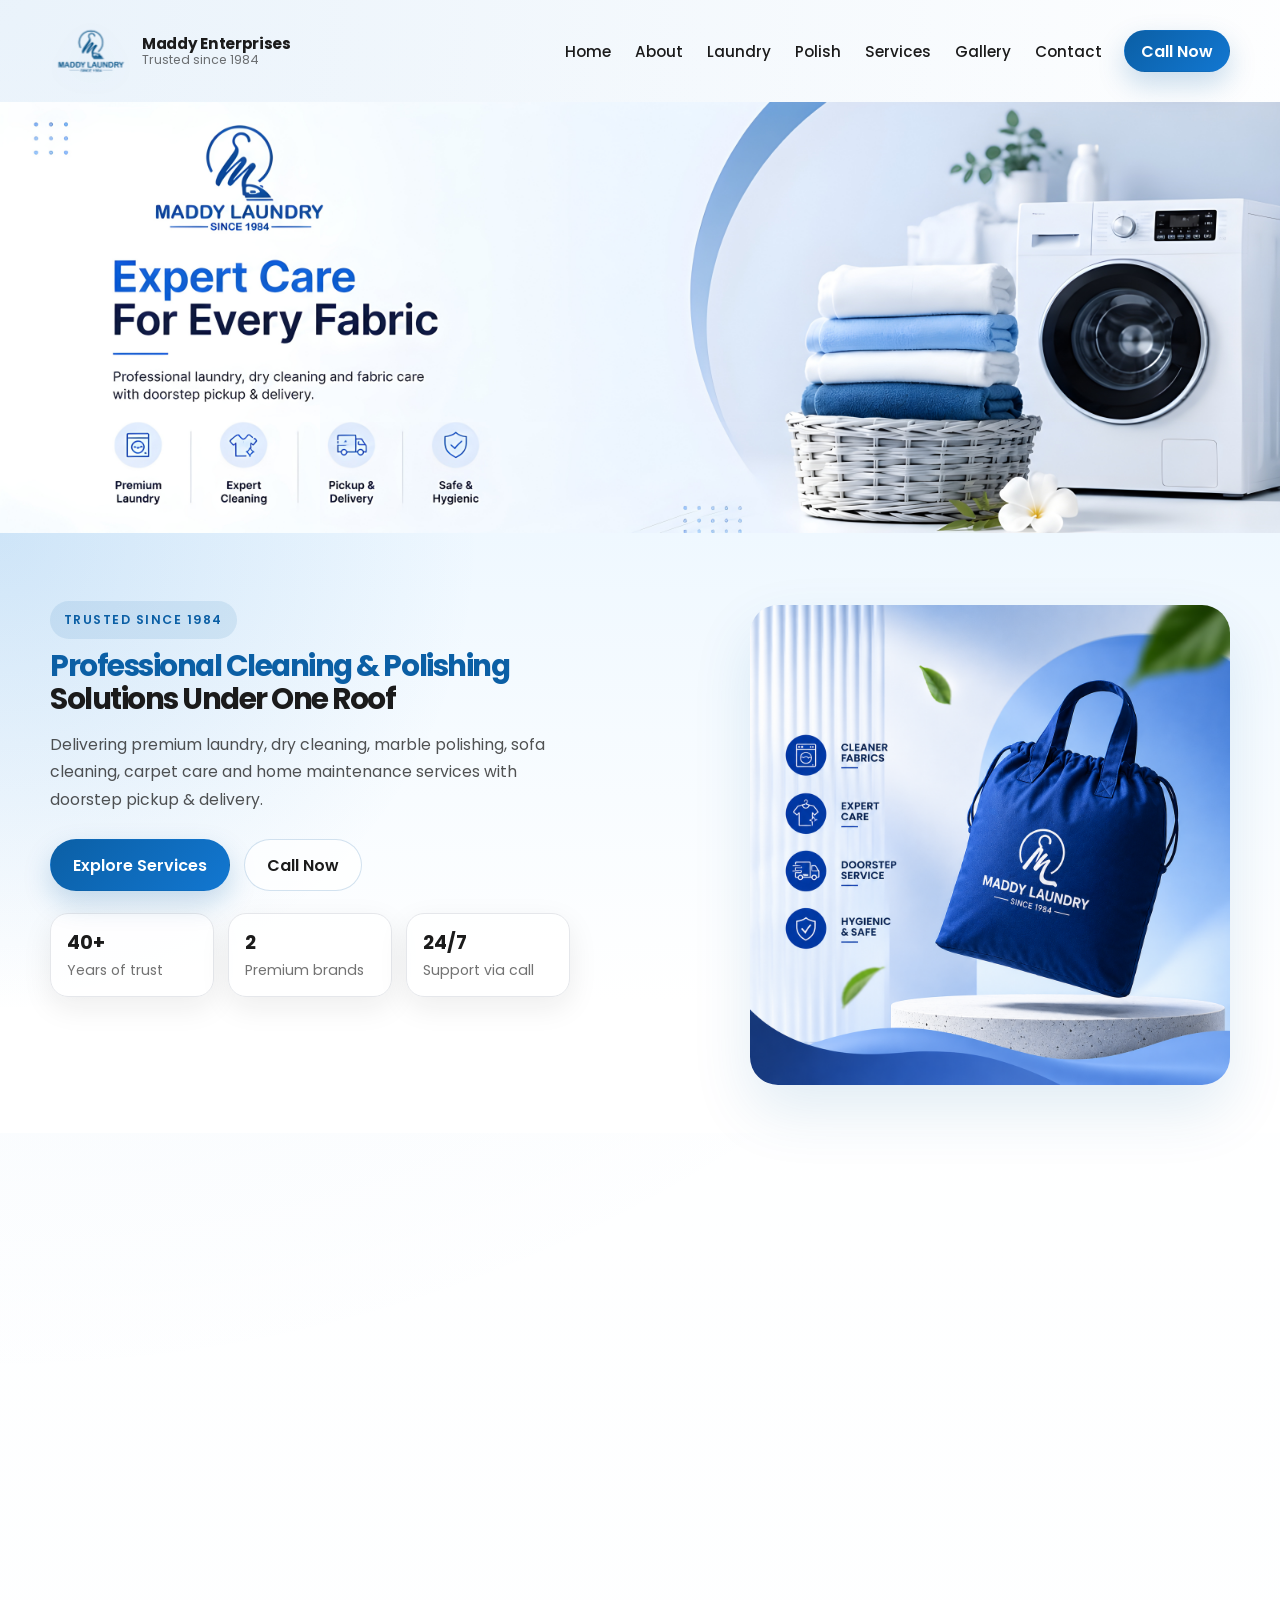
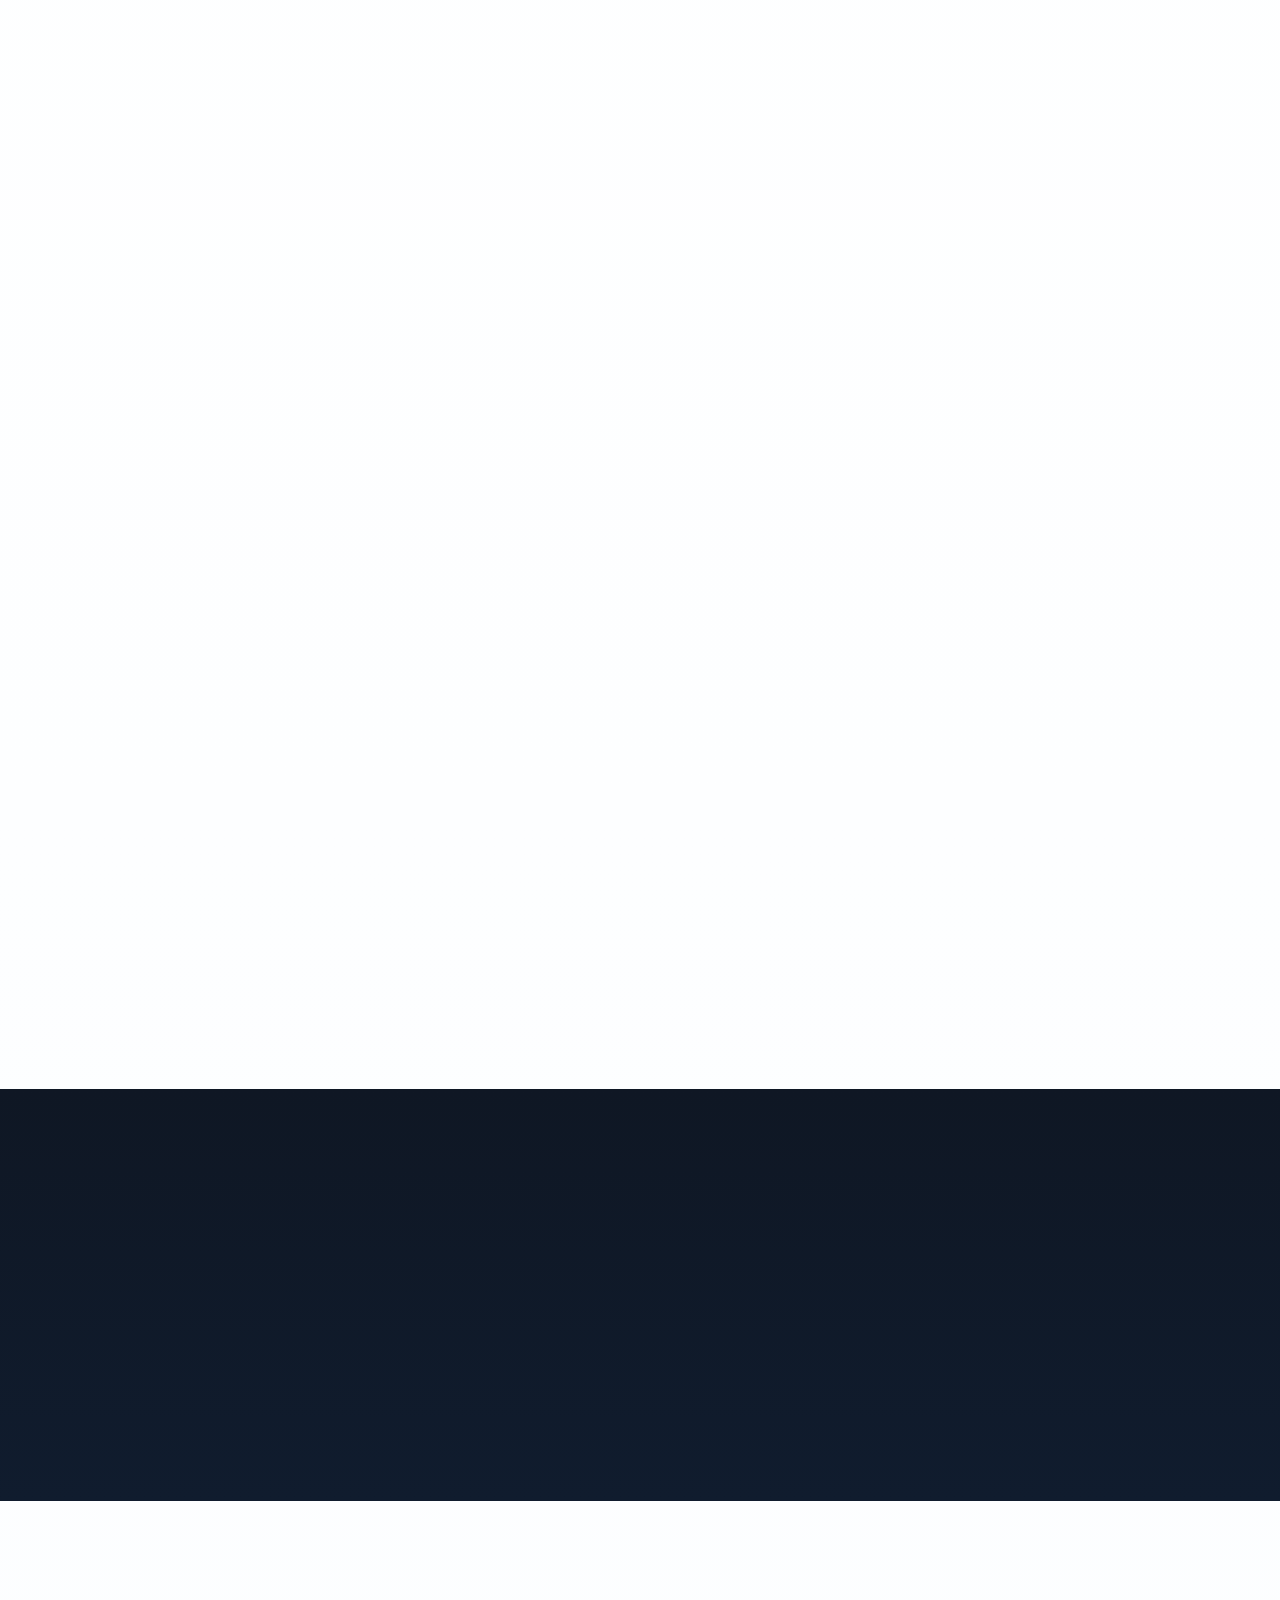
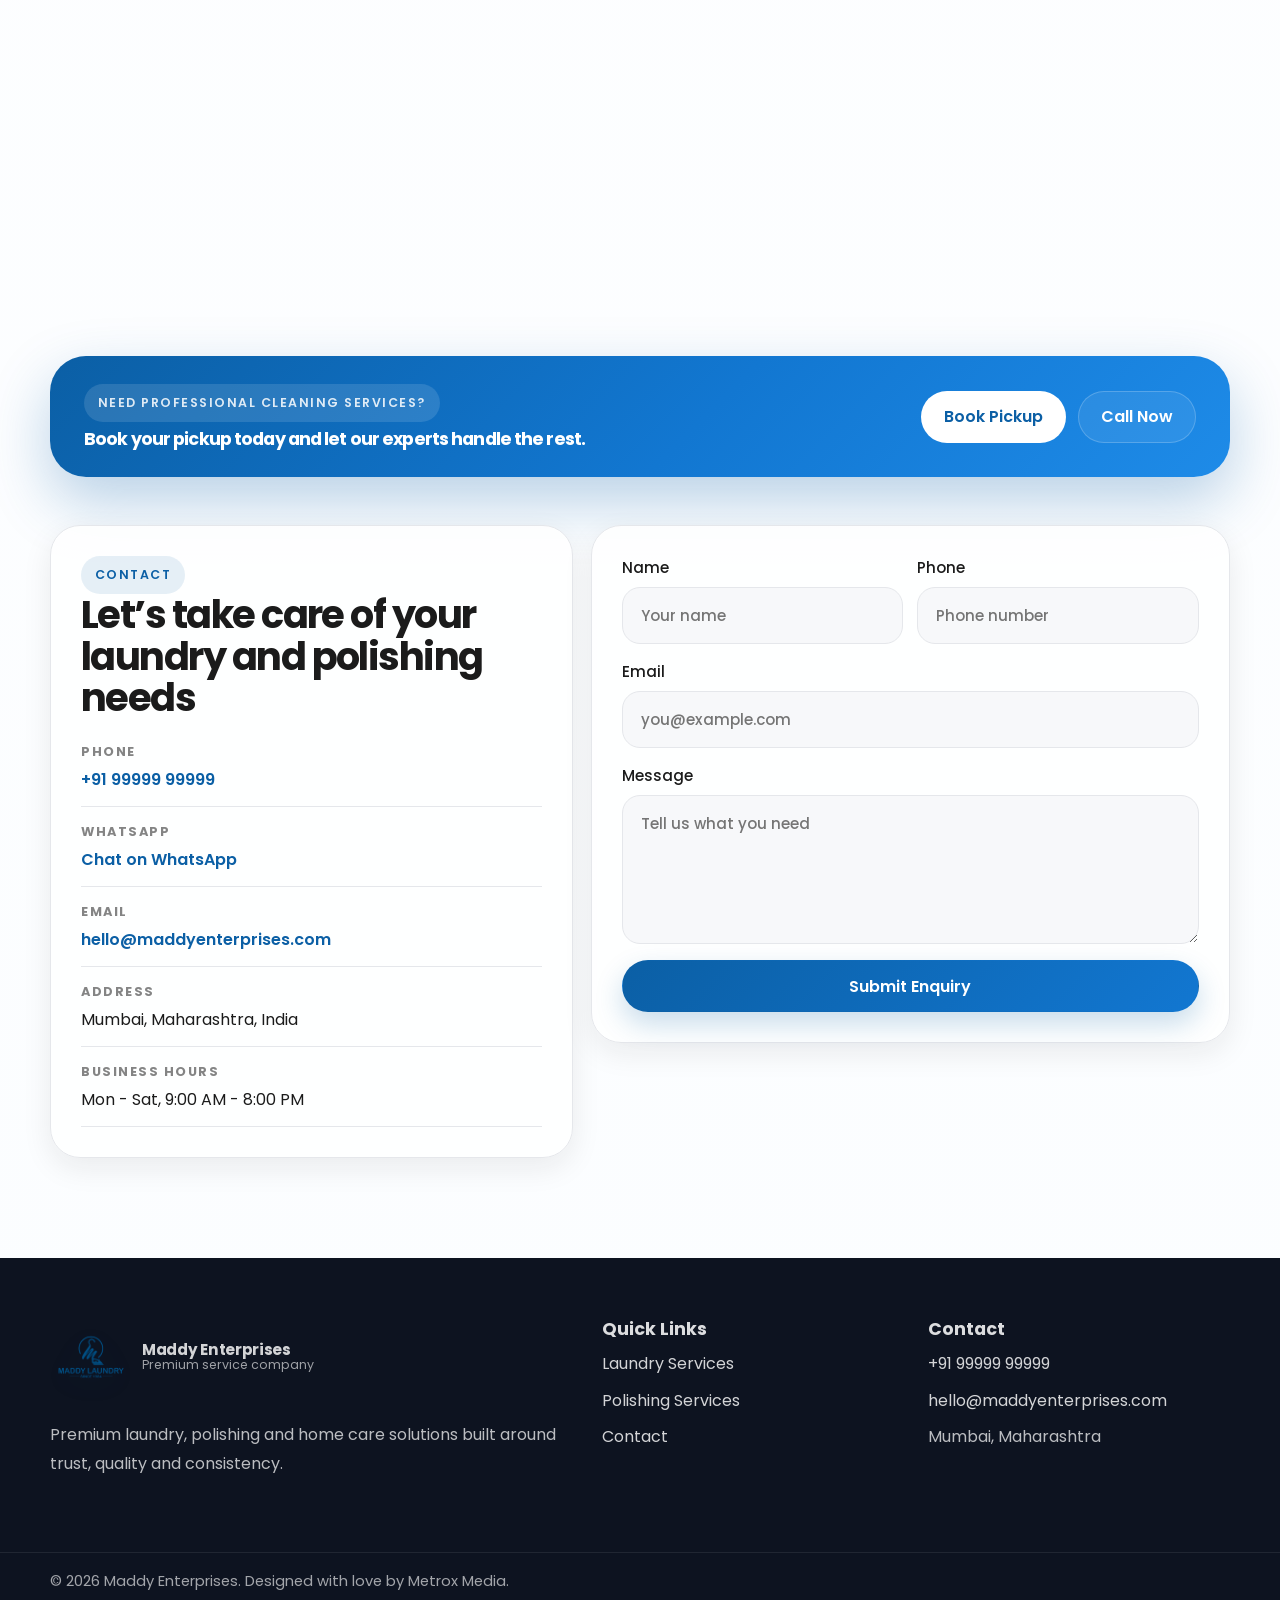
==== index.html @ 8e7ea704 "Initial website structure" ====
<!DOCTYPE html>
<html lang="en">
<head>
  <meta charset="UTF-8" />
  <meta name="viewport" content="width=device-width, initial-scale=1.0" />
  <meta name="description" content="Maddy Enterprises - premium laundry, polishing, dry cleaning, and home care services in Mumbai." />
  <title>Maddy Enterprises | Premium Cleaning & Polishing Solutions</title>
  <link rel="preconnect" href="https://fonts.googleapis.com" />
  <link rel="preconnect" href="https://fonts.gstatic.com" crossorigin />
  <link href="https://fonts.googleapis.com/css2?family=Poppins:wght@300;400;500;600;700&display=swap" rel="stylesheet" />
  <link rel="stylesheet" href="css/style.css" />
</head>
<body>
  <header class="site-header" id="top">
    <nav class="navbar container" aria-label="Primary">
      <a class="brand" href="#top" aria-label="Maddy Enterprises home">
        <img src="Assets/Final%20Logo.png" alt="Maddy Enterprises logo" class="brand__logo" />
        <span class="brand__text">
          <strong>Maddy Enterprises</strong>
          <small>Trusted since 1984</small>
        </span>
      </a>

      <button class="nav-toggle" aria-expanded="false" aria-controls="nav-menu" aria-label="Toggle navigation">
        <span></span><span></span><span></span>
      </button>

      <div class="nav-wrap" id="nav-menu">
        <ul class="nav-links">
          <li><a href="#top">Home</a></li>
          <li><a href="#about">About</a></li>
          <li><a href="#brands">Laundry</a></li>
          <li><a href="#brands">Polish</a></li>
          <li><a href="#services">Services</a></li>
          <li><a href="#gallery">Gallery</a></li>
          <li><a href="#contact">Contact</a></li>
        </ul>
        <a class="btn btn--primary btn--small btn-ripple" href="tel:+919999999999">Call Now</a>
      </div>
    </nav>
  </header>

  <main>
    <section class="hero-banner section section--tight" aria-label="Maddy Enterprises hero banner">
      <figure class="hero-banner__frame reveal">
        <picture class="hero-banner__picture">
          <source media="(max-width: 760px)" srcset="Assets/Hero Mobile Banneer.jpeg" />
          <img
            src="Assets/Hero Banner.jpeg"
            alt="Maddy Enterprises premium cleaning and polishing service banner"
            class="hero-banner__image"
          />
        </picture>
      </figure>
    </section>

    <section class="hero section">
      <div class="hero__bg-shape hero__bg-shape--one"></div>
      <div class="hero__bg-shape hero__bg-shape--two"></div>
      <div class="container hero__grid">
        <div class="hero__content reveal reveal--left">
          <span class="badge">Trusted Since 1984</span>
          <h1>
            <span class="hero__headline-main">Professional Cleaning &amp; Polishing</span>
            <span class="hero__headline-sub">Solutions Under One Roof</span>
          </h1>
          <p>
            Delivering premium laundry, dry cleaning, marble polishing, sofa cleaning, carpet care and home maintenance services with doorstep pickup &amp; delivery.
          </p>
          <div class="hero__actions">
            <a class="btn btn--primary btn-ripple" href="#services">Explore Services</a>
            <a class="btn btn--ghost btn-ripple" href="tel:+919999999999">Call Now</a>
          </div>
          <div class="hero__highlights">
            <div>
              <strong>40+</strong>
              <span>Years of trust</span>
            </div>
            <div>
              <strong>2</strong>
              <span>Premium brands</span>
            </div>
            <div>
              <strong>24/7</strong>
              <span>Support via call</span>
            </div>
          </div>
        </div>
        <div class="hero__visual reveal reveal--right" aria-label="Premium service visual">
          <img
            src="Assets/HS2.png"
            alt="Maddy Enterprises service visual"
            class="hero__image"
          />
        </div>
      </div>
    </section>

    <section class="trustbar section section--tight">
      <div class="container trustbar__grid">
        <article class="trust-card reveal">
          <span class="trust-card__icon" aria-hidden="true">
            <svg viewBox="0 0 24 24"><path d="M12 2 3 7v6c0 5 3.8 9.7 9 9.99 5.2-.29 9-5 9-9.99V7l-9-5Zm-1 13.59-3.29-3.3 1.42-1.41L11 12.76l4.88-4.88 1.41 1.41-6.29 6.3Z"/></svg>
          </span>
          <strong>40+ Years Experience</strong>
        </article>
        <article class="trust-card reveal">
          <span class="trust-card__icon" aria-hidden="true">
            <svg viewBox="0 0 24 24"><path d="M19 8h-2V6a5 5 0 0 0-10 0v2H5a2 2 0 0 0-2 2v9a3 3 0 0 0 3 3h12a3 3 0 0 0 3-3v-9a2 2 0 0 0-2-2Zm-10-2a3 3 0 0 1 6 0v2H9V6Zm7 10H8v-2h8v2Z"/></svg>
          </span>
          <strong>Pickup &amp; Delivery</strong>
        </article>
        <article class="trust-card reveal">
          <span class="trust-card__icon" aria-hidden="true">
            <svg viewBox="0 0 24 24"><path d="M12 2 4 5v6c0 5.2 3.4 9.7 8 11 4.6-1.3 8-5.8 8-11V5l-8-3Zm0 5a4 4 0 1 1 0 8 4 4 0 0 1 0-8Z"/></svg>
          </span>
          <strong>Affordable Pricing</strong>
        </article>
        <article class="trust-card reveal">
          <span class="trust-card__icon" aria-hidden="true">
            <svg viewBox="0 0 24 24"><path d="M12 2a10 10 0 1 0 10 10A10 10 0 0 0 12 2Zm4.3 8.3-5 5a1 1 0 0 1-1.4 0l-2.2-2.2 1.4-1.4 1.5 1.5 4.3-4.3Z"/></svg>
          </span>
          <strong>100% Satisfaction</strong>
        </article>
      </div>
    </section>

    <section class="about section" id="about">
      <div class="container">
        <div class="section-heading section-heading--split reveal">
          <span class="eyebrow">About Us</span>
          <h2>Trusted laundry, polishing &amp; home care in Mumbai</h2>
          <p>
            Maddy Enterprises brings together premium laundry, dry cleaning, polishing and home care through two focused brands, built around quality, convenience and long-term trust.
          </p>
        </div>

        <div class="about-grid">
          <div class="section-media reveal reveal--left">
            <div class="about-visual">
              <div class="about-visual__badge">Since 1984</div>
              <div class="placeholder-image placeholder-image--about">
                <img
                  src="Assets/HS1.png"
                  alt="Maddy Enterprises service visual"
                  class="placeholder-image__media placeholder-image__media--about"
                />
              </div>
            </div>
          </div>

          <div class="section-copy reveal reveal--right">
            <h3>Why clients trust us</h3>
            <p>
              We focus on consistent care, transparent communication and doorstep convenience, making us a dependable choice for everyday households and premium service requirements alike.
            </p>
            <div class="about-points">
              <article class="about-point">
                <strong>Premium care</strong>
                <span>Handled with detail-driven processes</span>
              </article>
              <article class="about-point">
                <strong>Pickup &amp; delivery</strong>
                <span>Convenient service at your doorstep</span>
              </article>
              <article class="about-point">
                <strong>Two brands</strong>
                <span>Specialized solutions under one company</span>
              </article>
            </div>
          </div>
        </div>
      </div>
    </section>

    <section class="brands section" id="brands">
      <div class="container">
        <div class="section-heading reveal">
          <span class="eyebrow">Our Brands</span>
          <h2>Two specialized brands, one trusted company</h2>
          <p>Designed to communicate clarity, confidence and premium service at every touchpoint.</p>
        </div>

        <div class="brand-cards">
          <article class="brand-card brand-card--blue reveal reveal--left">
            <div class="brand-card__top">
              <img src="Assets/Final%20Logo.png" alt="Maddy Laundry logo" />
              <div>
                <h3>Maddy Laundry</h3>
                <p class="brand-card__subtitle">Fabric care specialist</p>
              </div>
            </div>
            <div class="service-tags">
              <span>Dry Cleaning</span><span>Laundry</span><span>Curtains</span><span>Sofa Cleaning</span><span>Pickup &amp; Delivery</span>
            </div>
            <a class="btn btn--light btn-ripple" href="#services">View Laundry Services</a>
          </article>

          <article class="brand-card brand-card--white reveal reveal--right">
            <div class="brand-card__top">
              <img src="Assets/Final%20Logo.png" alt="Maddy Polish logo" />
              <div>
                <h3>Maddy Polish</h3>
                <p class="brand-card__subtitle">Surface care specialist</p>
              </div>
            </div>
            <div class="service-tags">
              <span>Marble Polish</span><span>Granite Polish</span><span>Floor Polish</span><span>House Cleaning</span><span>Sofa Repair</span>
            </div>
            <a class="btn btn--primary btn-ripple" href="#services">View Polish Services</a>
          </article>
        </div>
      </div>
    </section>

    <section class="choose section section--dark">
      <div class="container">
        <div class="section-heading section-heading--light reveal">
          <span class="eyebrow eyebrow--light">Why Choose Us</span>
          <h2>Reliable service built on decades of trust</h2>
        </div>
        <div class="counter-grid">
          <article class="counter-card reveal">
            <span class="counter" data-count="40">0</span>
            <p>Years Experience</p>
          </article>
          <article class="counter-card reveal">
            <span class="counter" data-count="1000">0</span>
            <p>Happy Customers</p>
          </article>
          <article class="counter-card reveal">
            <span class="counter" data-count="24">0</span>
            <p>Pickup Support</p>
          </article>
          <article class="counter-card reveal">
            <span class="counter" data-count="2">0</span>
            <p>Specialized Brands</p>
          </article>
        </div>
      </div>
    </section>

    <section class="process section">
      <div class="container">
        <div class="section-heading reveal">
          <span class="eyebrow">Working Process</span>
          <h2>Simple, transparent and efficient</h2>
        </div>
        <div class="timeline">
          <article class="timeline-step reveal">
            <span>01</span>
            <h3>Book Service</h3>
            <p>Call or submit the form to schedule pickup.</p>
          </article>
          <article class="timeline-step reveal">
            <span>02</span>
            <h3>Pickup</h3>
            <p>Our team collects items from your doorstep.</p>
          </article>
          <article class="timeline-step reveal">
            <span>03</span>
            <h3>Cleaning / Polishing</h3>
            <p>Expert care using service-specific techniques.</p>
          </article>
          <article class="timeline-step reveal">
            <span>04</span>
            <h3>Quality Check</h3>
            <p>Every item is inspected with attention to detail.</p>
          </article>
          <article class="timeline-step reveal">
            <span>05</span>
            <h3>Delivery</h3>
            <p>We return everything on time and in great condition.</p>
          </article>
        </div>
      </div>
    </section>

    <section class="cta section">
      <div class="container cta__box reveal">
        <div>
          <span class="eyebrow eyebrow--light">Need Professional Cleaning Services?</span>
          <h2>Book your pickup today and let our experts handle the rest.</h2>
        </div>
        <div class="cta__actions">
          <a class="btn btn--light btn-ripple" href="#contact">Book Pickup</a>
          <a class="btn btn--ghost btn--ghost-light btn-ripple" href="tel:+919999999999">Call Now</a>
        </div>
      </div>
    </section>

    <section class="contact section" id="contact">
      <div class="container contact-grid">
        <div class="contact-info reveal reveal--left">
          <span class="eyebrow">Contact</span>
          <h2>Let’s take care of your laundry and polishing needs</h2>
          <div class="contact-list">
            <div><strong>Phone</strong><a href="tel:+919999999999">+91 99999 99999</a></div>
            <div><strong>WhatsApp</strong><a href="https://wa.me/919999999999" target="_blank" rel="noreferrer">Chat on WhatsApp</a></div>
            <div><strong>Email</strong><a href="mailto:hello@maddyenterprises.com">hello@maddyenterprises.com</a></div>
            <div><strong>Address</strong><span>Mumbai, Maharashtra, India</span></div>
            <div><strong>Business Hours</strong><span>Mon - Sat, 9:00 AM - 8:00 PM</span></div>
          </div>
        </div>

        <form class="contact-form reveal reveal--right">
          <div class="field-row">
            <label>
              <span>Name</span>
              <input type="text" name="name" placeholder="Your name" required />
            </label>
            <label>
              <span>Phone</span>
              <input type="tel" name="phone" placeholder="Phone number" required />
            </label>
          </div>
          <label>
            <span>Email</span>
            <input type="email" name="email" placeholder="you@example.com" />
          </label>
          <label>
            <span>Message</span>
            <textarea name="message" rows="5" placeholder="Tell us what you need" required></textarea>
          </label>
          <button class="btn btn--primary btn--full btn-ripple" type="submit">Submit Enquiry</button>
        </form>
      </div>
    </section>
  </main>

  <footer class="site-footer">
    <div class="container footer-grid">
      <div>
        <a class="brand brand--footer" href="#top">
          <img src="Assets/Final%20Logo.png" alt="Maddy Enterprises logo" class="brand__logo" />
          <span class="brand__text">
            <strong>Maddy Enterprises</strong>
            <small>Premium service company</small>
          </span>
        </a>
        <p>Premium laundry, polishing and home care solutions built around trust, quality and consistency.</p>
      </div>
      <div>
        <h3>Quick Links</h3>
        <ul>
          <li><a href="#brands">Laundry Services</a></li>
          <li><a href="#brands">Polishing Services</a></li>
          <li><a href="#contact">Contact</a></li>
        </ul>
      </div>
      <div>
        <h3>Contact</h3>
        <ul>
          <li><a href="tel:+919999999999">+91 99999 99999</a></li>
          <li><a href="mailto:hello@maddyenterprises.com">hello@maddyenterprises.com</a></li>
          <li><span>Mumbai, Maharashtra</span></li>
        </ul>
      </div>
    </div>
    <div class="footer-bottom">
      <div class="container">
        <p>&copy; 2026 Maddy Enterprises. Designed with love by Metrox Media.</p>
      </div>
    </div>
  </footer>

  <script src="js/script.js"></script>
</body>
</html>
---- css/style.css ----
:root {
  --primary: #0b5fa5;
  --secondary: #1277d1;
  --light-blue: #eaf5ff;
  --dark: #1b1b1b;
  --white: #ffffff;
  --grey: #f7f8fa;
  --border: #e5e7eb;
  --accent: #28c76f;
  --shadow: 0 20px 50px rgba(11, 95, 165, 0.12);
  --shadow-soft: 0 10px 30px rgba(27, 27, 27, 0.08);
  --radius-xl: 32px;
  --radius-lg: 24px;
  --radius-md: 18px;
  --radius-sm: 14px;
  --container: 1180px;
}

*,
*::before,
*::after {
  box-sizing: border-box;
}

html {
  scroll-behavior: smooth;
}

body {
  margin: 0;
  font-family: "Poppins", sans-serif;
  color: var(--dark);
  background:
    radial-gradient(circle at top left, rgba(18, 119, 209, 0.09), transparent 28%),
    linear-gradient(180deg, #ffffff 0%, #fbfdff 100%);
}

img {
  max-width: 100%;
  display: block;
}

a {
  color: inherit;
  text-decoration: none;
}

button,
input,
textarea {
  font: inherit;
}

.container {
  width: min(calc(100% - 32px), var(--container));
  margin-inline: auto;
}

.section {
  padding: 100px 0;
}

.section--tight {
  padding: 42px 0 72px;
}

.trustbar.section--tight {
  padding-top: 18px;
  padding-bottom: 18px;
}

.about.section {
  padding-top: 22px;
  padding-bottom: 28px;
}

.brands.section {
  padding-top: 28px;
}

.hero-banner {
  width: 100%;
  padding-top: 0;
  padding-bottom: 0;
}

.hero-banner__frame {
  position: relative;
  margin: 0;
  border-radius: 0;
  overflow: hidden;
  width: 100vw;
  margin-left: calc(50% - 50vw);
  box-shadow: none;
  border: 0;
  background: linear-gradient(180deg, #eaf5ff, #ffffff);
}

.hero-banner__picture {
  display: block;
  width: 100%;
}

.hero-banner__image {
  width: 100%;
  height: auto;
  object-fit: cover;
  object-position: center center;
}

.section--dark {
  background: linear-gradient(180deg, #0f1724 0%, #101c2e 100%);
  color: var(--white);
}

.choose.section {
  padding-top: 76px;
  padding-bottom: 68px;
}

.site-header {
  position: sticky;
  top: 0;
  z-index: 1000;
  transition: background 0.3s ease, box-shadow 0.3s ease, backdrop-filter 0.3s ease;
}

.site-header.is-scrolled {
  background: rgba(255, 255, 255, 0.92);
  backdrop-filter: blur(16px);
  box-shadow: 0 8px 30px rgba(27, 27, 27, 0.08);
}

.navbar {
  position: relative;
  display: flex;
  align-items: center;
  justify-content: space-between;
  gap: 20px;
  padding: 10px 0;
}

.brand {
  display: inline-flex;
  align-items: center;
  gap: 10px;
}

.brand__logo {
  width: 82px;
  height: 82px;
  object-fit: contain;
  flex-shrink: 0;
  padding: 0;
  border-radius: 0;
  background: transparent;
  box-shadow: none;
  filter: drop-shadow(0 6px 14px rgba(11, 95, 165, 0.08));
  transform: scale(1.08);
  transform-origin: center;
}

.brand__text {
  display: flex;
  flex-direction: column;
  line-height: 1.1;
}

.brand__text strong {
  font-size: 0.95rem;
  letter-spacing: -0.02em;
}

.brand__text small {
  font-size: 0.78rem;
  color: rgba(27, 27, 27, 0.62);
}

.nav-wrap {
  display: flex;
  align-items: center;
  gap: 22px;
}

.nav-links {
  display: flex;
  align-items: center;
  gap: 24px;
  list-style: none;
  margin: 0;
  padding: 0;
}

.nav-links a {
  position: relative;
  font-size: 0.95rem;
  font-weight: 500;
  padding: 6px 0;
}

.nav-links a::after {
  content: "";
  position: absolute;
  left: 0;
  bottom: 0;
  width: 100%;
  height: 2px;
  border-radius: 999px;
  background: var(--primary);
  transform: scaleX(0);
  transform-origin: left;
  transition: transform 0.25s ease;
}

.nav-links a:hover::after,
.nav-links a:focus-visible::after {
  transform: scaleX(1);
}

.nav-toggle {
  display: none;
  width: 50px;
  height: 50px;
  border: 1px solid var(--border);
  border-radius: 50%;
  background: var(--white);
  cursor: pointer;
}

.nav-toggle span {
  display: block;
  width: 20px;
  height: 2px;
  margin: 4px auto;
  border-radius: 999px;
  background: var(--dark);
  transition: transform 0.25s ease, opacity 0.25s ease;
}

.btn {
  display: inline-flex;
  align-items: center;
  justify-content: center;
  gap: 10px;
  min-height: 52px;
  padding: 0 22px;
  border-radius: 999px;
  border: 1px solid transparent;
  font-weight: 600;
  transition: transform 0.25s ease, box-shadow 0.25s ease, background 0.25s ease, color 0.25s ease;
  position: relative;
  overflow: hidden;
}

.btn:hover {
  transform: translateY(-2px);
}

.btn--primary {
  color: var(--white);
  background: linear-gradient(135deg, var(--primary), var(--secondary));
  box-shadow: 0 12px 28px rgba(11, 95, 165, 0.22);
}

.btn--ghost {
  background: rgba(255, 255, 255, 0.7);
  color: var(--dark);
  border-color: rgba(11, 95, 165, 0.18);
}

.btn--ghost-light {
  background: rgba(255, 255, 255, 0.08);
  color: var(--white);
  border-color: rgba(255, 255, 255, 0.2);
}

.btn--light {
  background: var(--white);
  color: var(--primary);
}

.btn--small {
  min-height: 42px;
  padding: 0 16px;
}

.btn--full {
  width: 100%;
}

.hero {
  position: relative;
  overflow: visible;
  padding-top: 34px;
  padding-bottom: 18px;
  background:
    radial-gradient(circle at top left, rgba(18, 119, 209, 0.15), transparent 34%),
    linear-gradient(180deg, #eff8ff 0%, #ffffff 78%);
}

.hero__grid {
  display: grid;
  grid-template-columns: minmax(0, 1.05fr) minmax(340px, 0.95fr);
  gap: 42px;
  align-items: start;
  min-height: auto;
  padding: 30px 0 30px;
}

.hero__content {
  max-width: 760px;
  padding-top: 4px;
}

.hero__content h1 {
  margin: 12px 0 14px;
  font-size: clamp(1.85rem, 2.15vw, 2.75rem);
  line-height: 1.04;
  letter-spacing: -0.05em;
  max-width: 15.5ch;
}

.hero__headline-main {
  display: block;
  white-space: nowrap;
  color: var(--primary);
  margin-bottom: 0.08em;
}

.hero__headline-sub {
  display: block;
  white-space: nowrap;
  color: var(--dark);
}

.hero__content p {
  max-width: 58ch;
  font-size: 0.98rem;
  line-height: 1.75;
  color: rgba(27, 27, 27, 0.76);
}

.badge,
.eyebrow {
  display: inline-flex;
  align-items: center;
  gap: 8px;
  padding: 10px 14px;
  border-radius: 999px;
  font-size: 0.78rem;
  font-weight: 600;
  letter-spacing: 0.12em;
  text-transform: uppercase;
  background: rgba(11, 95, 165, 0.1);
  color: var(--primary);
}

.eyebrow--light {
  background: rgba(255, 255, 255, 0.12);
  color: rgba(255, 255, 255, 0.85);
}

.hero__actions {
  display: flex;
  flex-wrap: wrap;
  gap: 14px;
  margin: 26px 0 22px;
}

.hero__highlights {
  display: grid;
  grid-template-columns: repeat(3, minmax(0, 1fr));
  gap: 14px;
  max-width: 520px;
}

.hero__highlights div,
.trust-card,
.mini-card,
.service-group,
.counter-card,
.timeline-step,
.testimonial-card,
.accordion details,
.contact-form,
.contact-info,
.brand-card {
  border: 1px solid var(--border);
  background: rgba(255, 255, 255, 0.86);
  box-shadow: var(--shadow-soft);
}

.hero__highlights div {
  border-radius: var(--radius-md);
  padding: 14px 16px;
}

.hero__highlights strong {
  display: block;
  font-size: 1.2rem;
}

.hero__highlights span {
  color: rgba(27, 27, 27, 0.62);
  font-size: 0.88rem;
}

.hero__visual {
  display: flex;
  justify-content: flex-end;
  padding-top: 8px;
}

.hero__image {
  width: min(100%, 480px);
  height: auto;
  display: block;
  border-radius: 28px;
  box-shadow: 0 26px 60px rgba(11, 95, 165, 0.12);
  object-fit: cover;
  background: transparent;
}

.trustbar__grid,
.brand-cards,
.service-columns,
.counter-grid,
.contact-grid {
  display: grid;
  gap: 18px;
}

.trustbar__grid {
  grid-template-columns: repeat(4, minmax(0, 1fr));
}

.trust-card {
  border-radius: 22px;
  padding: 22px;
  display: flex;
  align-items: center;
  gap: 16px;
  min-height: 100px;
}

.trust-card__icon {
  flex: 0 0 auto;
  width: 48px;
  height: 48px;
  border-radius: 16px;
  display: grid;
  place-items: center;
  background: var(--light-blue);
  color: var(--primary);
}

.trust-card__icon svg {
  width: 22px;
  height: 22px;
  fill: currentColor;
}

.trust-card strong {
  font-size: 0.98rem;
}

.two-col {
  display: grid;
  grid-template-columns: 0.95fr 1.05fr;
  gap: 48px;
  align-items: center;
}

.placeholder-image {
  position: relative;
  min-height: 560px;
  border-radius: 32px;
  overflow: hidden;
  background:
    radial-gradient(circle at 25% 20%, rgba(18, 119, 209, 0.18), transparent 32%),
    radial-gradient(circle at 80% 70%, rgba(40, 199, 111, 0.16), transparent 26%),
    linear-gradient(180deg, #f5fbff 0%, #e8f2ff 100%);
  border: 1px solid rgba(11, 95, 165, 0.12);
  box-shadow: var(--shadow);
}

.placeholder-image__media {
  width: 100%;
  height: 100%;
  display: block;
  object-fit: cover;
  object-position: center;
}

.placeholder-image__media--about {
  padding: 0;
  object-fit: cover;
}

.placeholder-image__label {
  position: absolute;
  left: 24px;
  top: 24px;
  padding: 10px 14px;
  border-radius: 999px;
  background: rgba(255, 255, 255, 0.78);
  font-size: 0.9rem;
  font-weight: 600;
}

.placeholder-image__glow {
  position: absolute;
  inset: auto 10% 12% auto;
  width: 240px;
  height: 240px;
  border-radius: 50%;
  background: rgba(255, 255, 255, 0.45);
  filter: blur(8px);
}

.section-heading {
  display: grid;
  gap: 12px;
  margin-bottom: 28px;
  max-width: 720px;
}

.section-heading--split {
  margin-bottom: 24px;
  max-width: 860px;
}

.section-heading--split h2 {
  font-size: clamp(1.2rem, 1.25vw, 1.7rem);
  line-height: 1.05;
  letter-spacing: -0.04em;
  white-space: nowrap;
}

.section-heading h2,
.section-copy h2,
.contact-info h2,
.cta__box h2 {
  margin: 0;
  font-size: clamp(2rem, 3vw, 3.3rem);
  line-height: 1.08;
  letter-spacing: -0.04em;
}

.section-heading p,
.section-copy p,
.contact-info p {
  margin: 0;
  color: rgba(27, 27, 27, 0.72);
  line-height: 1.8;
}

.about-grid {
  display: grid;
  grid-template-columns: 0.92fr 1.08fr;
  gap: 34px;
  align-items: center;
}

.about-visual {
  position: relative;
}

.about-visual__badge {
  position: absolute;
  left: 22px;
  top: 22px;
  z-index: 2;
  padding: 10px 14px;
  border-radius: 999px;
  background: rgba(255, 255, 255, 0.84);
  box-shadow: var(--shadow-soft);
  font-size: 0.82rem;
  font-weight: 600;
  color: var(--primary);
}

.placeholder-image--about {
  min-height: 420px;
  background: transparent;
  border: 0;
  box-shadow: none;
}

.section-copy h3 {
  margin: 0 0 14px;
  font-size: 1.35rem;
  letter-spacing: -0.03em;
}

.about-points {
  display: grid;
  gap: 14px;
  margin: 22px 0 24px;
}

.about-point {
  padding: 16px 18px;
  border-radius: 18px;
  border: 1px solid var(--border);
  background: rgba(255, 255, 255, 0.82);
  box-shadow: var(--shadow-soft);
}

.about-point strong {
  display: block;
  margin-bottom: 4px;
  font-size: 0.98rem;
}

.about-point span {
  color: rgba(27, 27, 27, 0.66);
  line-height: 1.6;
}

.mini-brand-grid {
  display: grid;
  grid-template-columns: repeat(2, minmax(0, 1fr));
  gap: 16px;
  margin-top: 24px;
}

.mini-card {
  border-radius: 22px;
  padding: 22px;
}

.mini-card h3,
.service-group h3,
.timeline-step h3,
.brand-card h3,
.testimonial-card strong,
.footer-grid h3 {
  margin: 0 0 8px;
  font-size: 1.1rem;
}

.brand-card__subtitle {
  margin: -2px 0 0;
  font-size: 0.84rem;
  letter-spacing: 0.02em;
  opacity: 0.72;
  line-height: 1.4;
}

.mini-card p,
.service-group p,
.timeline-step p,
.brand-card p,
.testimonial-card p {
  margin: 0;
  color: rgba(27, 27, 27, 0.7);
  line-height: 1.75;
}

.brand-cards {
  grid-template-columns: repeat(2, minmax(0, 1fr));
  gap: 22px;
}

.brand-card {
  border-radius: 30px;
  padding: 30px;
  transition: transform 0.3s ease, box-shadow 0.3s ease;
}

.brand-card:hover {
  transform: translateY(-8px);
  box-shadow: 0 24px 60px rgba(27, 27, 27, 0.12);
}

.brand-card--blue {
  color: var(--white);
  background: linear-gradient(145deg, #0b5fa5, #1277d1);
  border-color: rgba(255, 255, 255, 0.08);
}

.brand-card--blue p,
.brand-card--blue .service-tags span {
  color: rgba(255, 255, 255, 0.84);
}

.brand-card--white {
  background: linear-gradient(180deg, #ffffff, #f8fbff);
}

.brand-card__top {
  display: flex;
  align-items: center;
  gap: 18px;
  margin-bottom: 20px;
}

.brand-card__top img {
  width: 68px;
  height: 68px;
  object-fit: contain;
  padding: 8px;
  border-radius: 20px;
  background: rgba(255, 255, 255, 0.86);
}

.service-tags {
  display: flex;
  flex-wrap: wrap;
  gap: 12px;
  margin-bottom: 28px;
}

.service-tags span,
.service-item {
  padding: 10px 15px;
  border-radius: 999px;
  font-size: 0.9rem;
}

.brand-card--white .service-tags span,
.service-item {
  background: var(--grey);
  border: 1px solid var(--border);
}

.brand-card--blue .service-tags span {
  background: rgba(255, 255, 255, 0.12);
  border: 1px solid rgba(255, 255, 255, 0.14);
  color: rgba(255, 255, 255, 0.92);
}

.brand-card--white .service-tags span {
  box-shadow: 0 1px 0 rgba(255, 255, 255, 0.6) inset;
}

.service-columns {
  grid-template-columns: repeat(2, minmax(0, 1fr));
}

.service-group {
  border-radius: 30px;
  padding: 28px;
}

.service-grid {
  display: flex;
  flex-wrap: wrap;
  gap: 12px;
}

.section--dark .service-item,
.section--dark .counter-card {
  background: rgba(255, 255, 255, 0.04);
  border-color: rgba(255, 255, 255, 0.08);
  color: var(--white);
}

.counter-grid {
  grid-template-columns: repeat(4, minmax(0, 1fr));
  gap: 16px;
}

.counter-card {
  position: relative;
  overflow: hidden;
  border-radius: 28px;
  padding: 22px 20px;
  text-align: center;
  min-height: 168px;
  display: grid;
  align-content: center;
  gap: 8px;
  transition: transform 0.28s ease, box-shadow 0.28s ease, border-color 0.28s ease;
}

.counter-card::before {
  content: "";
  position: absolute;
  inset: 0;
  background:
    radial-gradient(circle at top right, rgba(255, 255, 255, 0.08), transparent 32%),
    linear-gradient(180deg, rgba(255, 255, 255, 0.03), transparent 65%);
  pointer-events: none;
}

.counter-card:hover {
  transform: translateY(-6px);
  border-color: rgba(255, 255, 255, 0.16);
  box-shadow: 0 20px 45px rgba(11, 95, 165, 0.18);
}

.counter {
  display: block;
  font-size: clamp(2rem, 3.5vw, 2.9rem);
  font-weight: 700;
  letter-spacing: -0.06em;
  line-height: 1;
  position: relative;
}

.counter-card p {
  margin: 0;
  color: rgba(255, 255, 255, 0.78);
  font-size: 0.92rem;
  line-height: 1.45;
  position: relative;
}

.section-heading--light {
  max-width: 680px;
  margin-bottom: 22px;
}

.choose .section-heading--light .eyebrow--light {
  background: none;
  padding: 0;
  display: block;
  margin-bottom: 10px;
  font-size: clamp(1.05rem, 2vw, 1.5rem);
  letter-spacing: 0.04em;
  text-transform: uppercase;
  color: rgba(255, 255, 255, 0.94);
}

.section-heading--light h2 {
  font-size: clamp(1.15rem, 1.45vw, 1.9rem);
  line-height: 1.12;
  letter-spacing: -0.045em;
  max-width: 14ch;
  white-space: nowrap;
}

.timeline {
  display: grid;
  grid-template-columns: repeat(5, minmax(0, 1fr));
  gap: 12px;
}

.timeline-step {
  border-radius: 24px;
  padding: 22px 18px 20px;
  position: relative;
  min-height: 190px;
  display: grid;
  align-content: start;
  gap: 10px;
  transition: transform 0.28s ease, box-shadow 0.28s ease;
}

.timeline-step:hover {
  transform: translateY(-5px);
  box-shadow: 0 18px 40px rgba(27, 27, 27, 0.1);
}

.timeline-step::after {
  content: "";
  position: absolute;
  top: 34px;
  right: -8px;
  width: 16px;
  height: 2px;
  background: rgba(11, 95, 165, 0.14);
}

.timeline-step:last-child::after {
  display: none;
}

.timeline-step span {
  display: inline-flex;
  width: 42px;
  height: 42px;
  border-radius: 14px;
  align-items: center;
  justify-content: center;
  background: var(--light-blue);
  color: var(--primary);
  font-weight: 700;
  box-shadow: inset 0 1px 0 rgba(255, 255, 255, 0.75);
}

.timeline-step h3 {
  margin-top: 2px;
}

.timeline-step p {
  max-width: 22ch;
}

.process.section {
  padding-top: 68px;
  padding-bottom: 36px;
}

.process .section-heading {
  margin-bottom: 18px;
}

.cta__box {
  display: flex;
  align-items: center;
  justify-content: space-between;
  gap: 24px;
  padding: 28px 34px;
  border-radius: 36px;
  background: linear-gradient(135deg, #0b5fa5 0%, #1277d1 55%, #1e8be8 100%);
  color: var(--white);
  box-shadow: 0 24px 60px rgba(11, 95, 165, 0.28);
}

.cta.section {
  padding-top: 16px;
  padding-bottom: 24px;
}

.cta__box h2 {
  font-size: clamp(1.1rem, 1.35vw, 1.75rem);
  line-height: 1.08;
  letter-spacing: -0.05em;
  max-width: none;
  white-space: nowrap;
  margin-top: 8px;
}

.contact.section {
  padding-top: 24px;
}

.cta__box p {
  color: rgba(255, 255, 255, 0.82);
}

.cta__actions {
  display: flex;
  gap: 12px;
  flex-wrap: wrap;
}

.carousel {
  overflow: hidden;
}

.carousel__track {
  display: grid;
  grid-auto-flow: column;
  grid-auto-columns: minmax(280px, 1fr);
  gap: 16px;
  transition: transform 0.55s ease;
}

.testimonial-card {
  border-radius: 24px;
  padding: 26px;
}

.testimonial-card__avatar {
  width: 62px;
  height: 62px;
  margin-bottom: 14px;
  border-radius: 50%;
  background:
    radial-gradient(circle at 30% 30%, rgba(255, 255, 255, 0.86), rgba(18, 119, 209, 0.25)),
    linear-gradient(135deg, #eaf5ff, #cfe6ff);
}

.testimonial-card span {
  display: inline-block;
  margin-bottom: 14px;
  color: #f5a623;
  letter-spacing: 0.08em;
}

.accordion {
  display: grid;
  gap: 12px;
}

.accordion details {
  border-radius: 20px;
  padding: 18px 20px;
}

.accordion summary {
  cursor: pointer;
  list-style: none;
  font-weight: 600;
}

.accordion summary::-webkit-details-marker {
  display: none;
}

.accordion p {
  margin: 14px 0 0;
  color: rgba(27, 27, 27, 0.72);
  line-height: 1.75;
}

.contact-grid {
  grid-template-columns: 0.9fr 1.1fr;
  align-items: start;
}

.contact-info,
.contact-form {
  border-radius: 30px;
  padding: 30px;
}

.contact-list {
  display: grid;
  gap: 16px;
  margin-top: 24px;
}

.contact-list div {
  display: grid;
  gap: 6px;
  padding-bottom: 14px;
  border-bottom: 1px solid var(--border);
}

.contact-list strong {
  font-size: 0.8rem;
  text-transform: uppercase;
  letter-spacing: 0.12em;
  color: rgba(27, 27, 27, 0.54);
}

.contact-list a {
  color: var(--primary);
  font-weight: 600;
}

.contact-form {
  display: grid;
  gap: 16px;
}

.field-row {
  display: grid;
  grid-template-columns: repeat(2, minmax(0, 1fr));
  gap: 14px;
}

.contact-form label {
  display: grid;
  gap: 8px;
  font-size: 0.94rem;
  font-weight: 500;
}

.contact-form input,
.contact-form textarea {
  width: 100%;
  border: 1px solid var(--border);
  border-radius: 18px;
  padding: 16px 18px;
  background: var(--grey);
  outline: none;
  transition: border-color 0.2s ease, box-shadow 0.2s ease;
}

.contact-form input:focus,
.contact-form textarea:focus {
  border-color: rgba(11, 95, 165, 0.5);
  box-shadow: 0 0 0 4px rgba(11, 95, 165, 0.08);
}

.site-footer {
  background: #0d1320;
  color: rgba(255, 255, 255, 0.86);
}

.footer-grid {
  display: grid;
  grid-template-columns: 1.4fr 0.8fr 0.8fr;
  gap: 24px;
  padding: 58px 0;
}

.brand--footer .brand__text small {
  color: rgba(255, 255, 255, 0.6);
}

.footer-grid p,
.footer-grid li {
  line-height: 1.8;
  color: rgba(255, 255, 255, 0.72);
}

.footer-grid ul {
  list-style: none;
  margin: 0;
  padding: 0;
  display: grid;
  gap: 8px;
}

.footer-grid a {
  color: rgba(255, 255, 255, 0.82);
}

.footer-bottom {
  border-top: 1px solid rgba(255, 255, 255, 0.08);
}

.footer-bottom p {
  margin: 0;
  padding: 18px 0;
  font-size: 0.92rem;
  color: rgba(255, 255, 255, 0.62);
}

.reveal {
  opacity: 0;
  transform: translateY(24px);
  transition: opacity 0.7s ease, transform 0.7s ease;
}

.reveal--left {
  transform: translateX(-24px);
}

.reveal--right {
  transform: translateX(24px);
}

.reveal.is-visible {
  opacity: 1;
  transform: translate(0, 0);
}

@keyframes float {
  0%, 100% { transform: translateY(0); }
  50% { transform: translateY(-14px); }
}

.btn-ripple .ripple {
  position: absolute;
  border-radius: 50%;
  transform: scale(0);
  animation: ripple 0.6s linear;
  background: rgba(255, 255, 255, 0.45);
  pointer-events: none;
}

@keyframes ripple {
  to {
    transform: scale(4);
    opacity: 0;
  }
}

@media (max-width: 1100px) {
  .hero-banner__frame {
    min-height: 0;
  }

  .hero__grid,
  .about-grid,
  .two-col,
  .contact-grid,
  .footer-grid {
    grid-template-columns: 1fr;
  }

  .timeline {
    grid-template-columns: repeat(2, minmax(0, 1fr));
  }

  .trustbar__grid,
  .counter-grid,
  .brand-cards,
  .service-columns {
    grid-template-columns: repeat(2, minmax(0, 1fr));
  }

  .hero__grid {
    gap: 28px;
    padding: 24px 0 24px;
    align-items: start;
  }

  .hero__visual {
    justify-content: flex-start;
    padding-top: 0;
  }

  .hero__image {
    width: min(100%, 460px);
  }

  .about-grid {
    gap: 26px;
  }

  .choose.section {
    padding-top: 62px;
    padding-bottom: 58px;
  }

  .counter-grid {
    gap: 14px;
  }

  .counter-card {
    min-height: 150px;
    padding: 20px 18px;
  }

  .timeline {
    gap: 10px;
  }

  .timeline-step {
    min-height: 170px;
    padding: 20px 16px 18px;
  }

  .process.section {
    padding-top: 56px;
    padding-bottom: 28px;
  }

  .placeholder-image--about {
    min-height: 340px;
  }
}

@media (max-width: 760px) {
  .section {
    padding: 76px 0;
  }

  .hero-banner {
    padding-top: 0;
    padding-bottom: 0;
  }

  .trustbar.section--tight {
    padding-top: 10px;
    padding-bottom: 10px;
  }

  .about.section {
    padding-top: 20px;
    padding-bottom: 20px;
  }

  .brands.section {
    padding-top: 18px;
  }

  .hero-banner__frame {
    border-radius: 0;
    width: 100%;
    margin-left: 0;
  }

  .navbar {
    padding: 12px 0;
  }

  .brand__logo {
    width: 84px;
    height: 84px;
    transform: scale(1.2);
  }

  .nav-toggle {
    display: inline-grid;
    place-items: center;
  }

  .nav-wrap {
    position: absolute;
    top: calc(100% + 12px);
    left: 16px;
    right: 16px;
    display: grid;
    gap: 16px;
    padding: 18px;
    border-radius: 24px;
    background: rgba(255, 255, 255, 0.96);
    box-shadow: var(--shadow-soft);
    opacity: 0;
    pointer-events: none;
    transform: translateY(-8px);
    transition: opacity 0.2s ease, transform 0.2s ease;
  }

  .nav-wrap.is-open {
    opacity: 1;
    pointer-events: auto;
    transform: translateY(0);
  }

  .nav-links {
    flex-direction: column;
    align-items: flex-start;
    gap: 14px;
  }

  .hero__grid,
  .about-grid,
  .brand-cards,
  .service-columns,
  .trustbar__grid,
  .counter-grid,
  .timeline,
  .mini-brand-grid,
  .field-row {
    grid-template-columns: 1fr;
  }

  .hero__content h1 {
    max-width: 100%;
    font-size: clamp(1.8rem, 7vw, 2.6rem);
    line-height: 1.08;
  }

  .hero__headline-main,
  .hero__headline-sub {
    white-space: normal;
  }

  .hero__headline-main {
    margin-bottom: 0.1em;
  }

  .hero__visual {
    justify-content: stretch;
  }

  .hero__image {
    width: 100%;
    max-width: 420px;
  }

  .section-heading--split {
    margin-bottom: 24px;
  }

  .section-heading--split h2 {
    white-space: normal;
  }

  .about-points {
    margin: 18px 0 22px;
  }

  .choose.section {
    padding-top: 54px;
    padding-bottom: 48px;
  }

  .section-heading--light {
    margin-bottom: 18px;
  }

  .section-heading--light h2 {
    font-size: clamp(1.45rem, 6vw, 2rem);
    white-space: normal;
  }

  .counter-grid {
    gap: 12px;
  }

  .counter-card {
    min-height: 136px;
    padding: 18px 16px;
    border-radius: 22px;
  }

  .placeholder-image--about {
    min-height: 280px;
  }

  .hero__highlights {
    grid-template-columns: 1fr;
  }

  .process.section {
    padding-top: 48px;
    padding-bottom: 22px;
  }

  .process .section-heading {
    margin-bottom: 14px;
  }

  .cta__box {
    padding: 24px 20px;
    flex-direction: column;
    align-items: flex-start;
  }

  .cta.section {
    padding-top: 12px;
    padding-bottom: 22px;
  }

  .cta__box h2 {
    font-size: clamp(1.2rem, 5.5vw, 1.8rem);
    white-space: normal;
    margin-top: 6px;
  }

  .cta__box h2 {
    font-size: clamp(1.2rem, 5.5vw, 1.8rem);
    max-width: 100%;
    margin-top: 6px;
  }

  .contact.section {
    padding-top: 22px;
  }

  .timeline-step::after {
    display: none;
  }

  .timeline-step {
    min-height: auto;
  }

  .placeholder-image {
    min-height: 360px;
  }
}
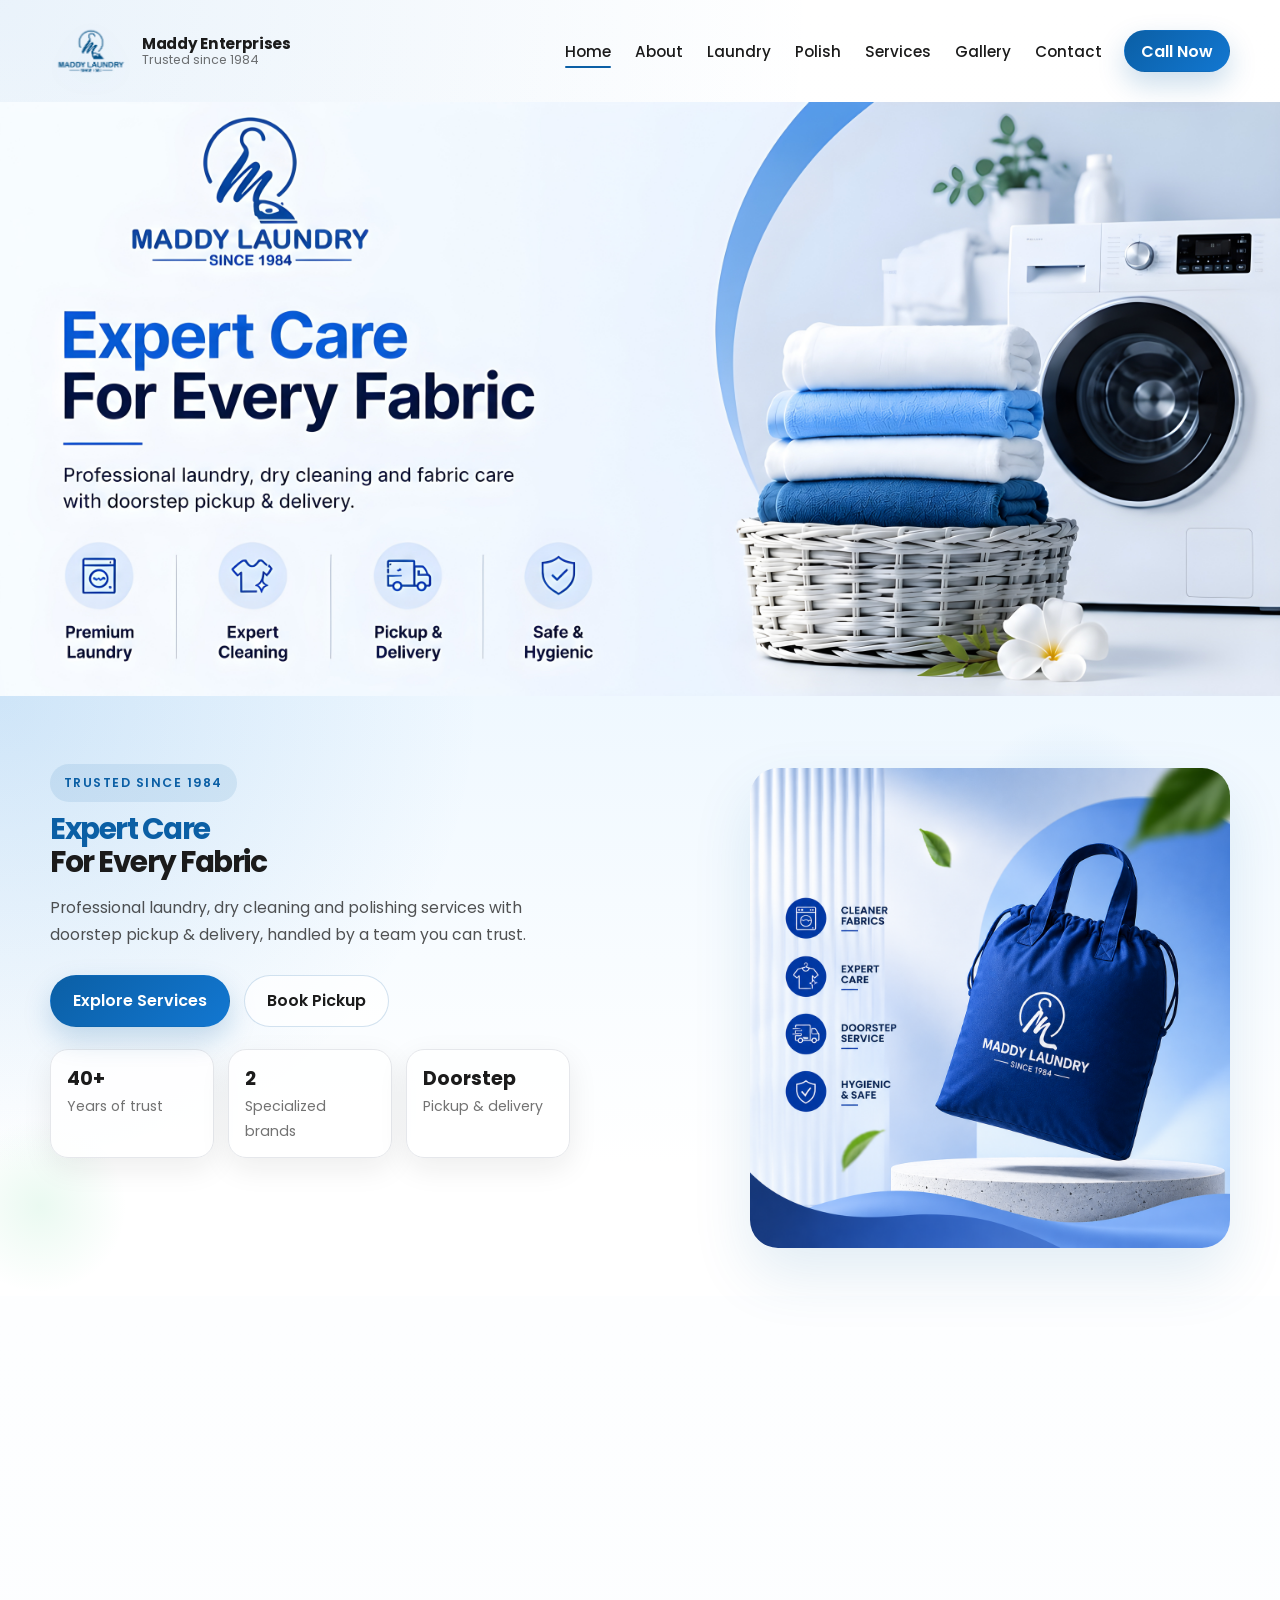
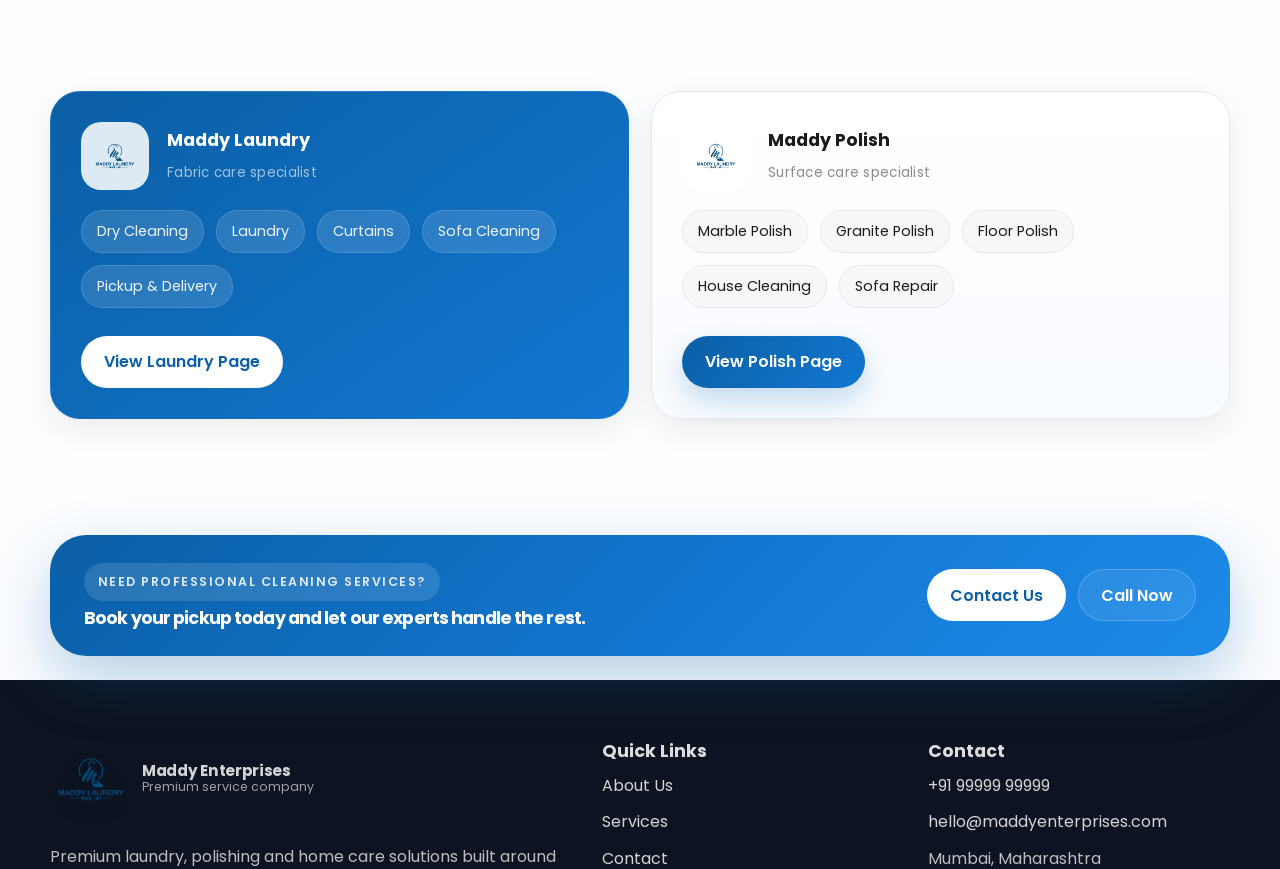
==== commit dc2ceed9: "Pages Added" ====
--- a/index.html
+++ b/index.html
@@ -3,8 +3,8 @@
 <head>
   <meta charset="UTF-8" />
   <meta name="viewport" content="width=device-width, initial-scale=1.0" />
-  <meta name="description" content="Maddy Enterprises - premium laundry, polishing, dry cleaning, and home care services in Mumbai." />
-  <title>Maddy Enterprises | Premium Cleaning & Polishing Solutions</title>
+  <meta name="description" content="Maddy Enterprises delivers premium laundry, dry cleaning, polishing and home care services in Mumbai." />
+  <title>Maddy Enterprises | Premium Laundry & Polishing</title>
   <link rel="preconnect" href="https://fonts.googleapis.com" />
   <link rel="preconnect" href="https://fonts.gstatic.com" crossorigin />
   <link href="https://fonts.googleapis.com/css2?family=Poppins:wght@300;400;500;600;700&display=swap" rel="stylesheet" />
@@ -13,7 +13,7 @@
 <body>
   <header class="site-header" id="top">
     <nav class="navbar container" aria-label="Primary">
-      <a class="brand" href="#top" aria-label="Maddy Enterprises home">
+      <a class="brand" href="index.html" aria-label="Maddy Enterprises home">
         <img src="Assets/Final%20Logo.png" alt="Maddy Enterprises logo" class="brand__logo" />
         <span class="brand__text">
           <strong>Maddy Enterprises</strong>
@@ -27,13 +27,13 @@
 
       <div class="nav-wrap" id="nav-menu">
         <ul class="nav-links">
-          <li><a href="#top">Home</a></li>
-          <li><a href="#about">About</a></li>
-          <li><a href="#brands">Laundry</a></li>
-          <li><a href="#brands">Polish</a></li>
-          <li><a href="#services">Services</a></li>
-          <li><a href="#gallery">Gallery</a></li>
-          <li><a href="#contact">Contact</a></li>
+          <li><a href="index.html">Home</a></li>
+          <li><a href="about.html">About</a></li>
+          <li><a href="laundry.html">Laundry</a></li>
+          <li><a href="polish.html">Polish</a></li>
+          <li><a href="services.html">Services</a></li>
+          <li><a href="gallery.html">Gallery</a></li>
+          <li><a href="contact.html">Contact</a></li>
         </ul>
         <a class="btn btn--primary btn--small btn-ripple" href="tel:+919999999999">Call Now</a>
       </div>
@@ -44,9 +44,9 @@
     <section class="hero-banner section section--tight" aria-label="Maddy Enterprises hero banner">
       <figure class="hero-banner__frame reveal">
         <picture class="hero-banner__picture">
-          <source media="(max-width: 760px)" srcset="Assets/Hero Mobile Banneer.jpeg" />
+          <source media="(max-width: 760px)" srcset="Assets/Hero%20Mobile%20Banneer.jpeg" />
           <img
-            src="Assets/Hero Banner.jpeg"
+            src="Assets/Hero%20Banner.jpeg"
             alt="Maddy Enterprises premium cleaning and polishing service banner"
             class="hero-banner__image"
           />
@@ -61,15 +61,15 @@
         <div class="hero__content reveal reveal--left">
           <span class="badge">Trusted Since 1984</span>
           <h1>
-            <span class="hero__headline-main">Professional Cleaning &amp; Polishing</span>
-            <span class="hero__headline-sub">Solutions Under One Roof</span>
+            <span class="hero__headline-main">Expert Care</span>
+            <span class="hero__headline-sub">For Every Fabric</span>
           </h1>
           <p>
-            Delivering premium laundry, dry cleaning, marble polishing, sofa cleaning, carpet care and home maintenance services with doorstep pickup &amp; delivery.
+            Professional laundry, dry cleaning and polishing services with doorstep pickup &amp; delivery, handled by a team you can trust.
           </p>
           <div class="hero__actions">
-            <a class="btn btn--primary btn-ripple" href="#services">Explore Services</a>
-            <a class="btn btn--ghost btn-ripple" href="tel:+919999999999">Call Now</a>
+            <a class="btn btn--primary btn-ripple" href="services.html">Explore Services</a>
+            <a class="btn btn--ghost btn-ripple" href="contact.html">Book Pickup</a>
           </div>
           <div class="hero__highlights">
             <div>
@@ -78,11 +78,11 @@
             </div>
             <div>
               <strong>2</strong>
-              <span>Premium brands</span>
+              <span>Specialized brands</span>
             </div>
             <div>
-              <strong>24/7</strong>
-              <span>Support via call</span>
+              <strong>Doorstep</strong>
+              <span>Pickup &amp; delivery</span>
             </div>
           </div>
         </div>
@@ -125,60 +125,12 @@
       </div>
     </section>
 
-    <section class="about section" id="about">
-      <div class="container">
-        <div class="section-heading section-heading--split reveal">
-          <span class="eyebrow">About Us</span>
-          <h2>Trusted laundry, polishing &amp; home care in Mumbai</h2>
-          <p>
-            Maddy Enterprises brings together premium laundry, dry cleaning, polishing and home care through two focused brands, built around quality, convenience and long-term trust.
-          </p>
-        </div>
-
-        <div class="about-grid">
-          <div class="section-media reveal reveal--left">
-            <div class="about-visual">
-              <div class="about-visual__badge">Since 1984</div>
-              <div class="placeholder-image placeholder-image--about">
-                <img
-                  src="Assets/HS1.png"
-                  alt="Maddy Enterprises service visual"
-                  class="placeholder-image__media placeholder-image__media--about"
-                />
-              </div>
-            </div>
-          </div>
-
-          <div class="section-copy reveal reveal--right">
-            <h3>Why clients trust us</h3>
-            <p>
-              We focus on consistent care, transparent communication and doorstep convenience, making us a dependable choice for everyday households and premium service requirements alike.
-            </p>
-            <div class="about-points">
-              <article class="about-point">
-                <strong>Premium care</strong>
-                <span>Handled with detail-driven processes</span>
-              </article>
-              <article class="about-point">
-                <strong>Pickup &amp; delivery</strong>
-                <span>Convenient service at your doorstep</span>
-              </article>
-              <article class="about-point">
-                <strong>Two brands</strong>
-                <span>Specialized solutions under one company</span>
-              </article>
-            </div>
-          </div>
-        </div>
-      </div>
-    </section>
-
-    <section class="brands section" id="brands">
+    <section class="brands section">
       <div class="container">
         <div class="section-heading reveal">
           <span class="eyebrow">Our Brands</span>
           <h2>Two specialized brands, one trusted company</h2>
-          <p>Designed to communicate clarity, confidence and premium service at every touchpoint.</p>
+          <p>Each brand focuses on a specific kind of care, so customers get a clearer and more premium experience.</p>
         </div>
 
         <div class="brand-cards">
@@ -193,7 +145,7 @@
             <div class="service-tags">
               <span>Dry Cleaning</span><span>Laundry</span><span>Curtains</span><span>Sofa Cleaning</span><span>Pickup &amp; Delivery</span>
             </div>
-            <a class="btn btn--light btn-ripple" href="#services">View Laundry Services</a>
+            <a class="btn btn--light btn-ripple" href="laundry.html">View Laundry Page</a>
           </article>
 
           <article class="brand-card brand-card--white reveal reveal--right">
@@ -207,70 +159,7 @@
             <div class="service-tags">
               <span>Marble Polish</span><span>Granite Polish</span><span>Floor Polish</span><span>House Cleaning</span><span>Sofa Repair</span>
             </div>
-            <a class="btn btn--primary btn-ripple" href="#services">View Polish Services</a>
-          </article>
-        </div>
-      </div>
-    </section>
-
-    <section class="choose section section--dark">
-      <div class="container">
-        <div class="section-heading section-heading--light reveal">
-          <span class="eyebrow eyebrow--light">Why Choose Us</span>
-          <h2>Reliable service built on decades of trust</h2>
-        </div>
-        <div class="counter-grid">
-          <article class="counter-card reveal">
-            <span class="counter" data-count="40">0</span>
-            <p>Years Experience</p>
-          </article>
-          <article class="counter-card reveal">
-            <span class="counter" data-count="1000">0</span>
-            <p>Happy Customers</p>
-          </article>
-          <article class="counter-card reveal">
-            <span class="counter" data-count="24">0</span>
-            <p>Pickup Support</p>
-          </article>
-          <article class="counter-card reveal">
-            <span class="counter" data-count="2">0</span>
-            <p>Specialized Brands</p>
-          </article>
-        </div>
-      </div>
-    </section>
-
-    <section class="process section">
-      <div class="container">
-        <div class="section-heading reveal">
-          <span class="eyebrow">Working Process</span>
-          <h2>Simple, transparent and efficient</h2>
-        </div>
-        <div class="timeline">
-          <article class="timeline-step reveal">
-            <span>01</span>
-            <h3>Book Service</h3>
-            <p>Call or submit the form to schedule pickup.</p>
-          </article>
-          <article class="timeline-step reveal">
-            <span>02</span>
-            <h3>Pickup</h3>
-            <p>Our team collects items from your doorstep.</p>
-          </article>
-          <article class="timeline-step reveal">
-            <span>03</span>
-            <h3>Cleaning / Polishing</h3>
-            <p>Expert care using service-specific techniques.</p>
-          </article>
-          <article class="timeline-step reveal">
-            <span>04</span>
-            <h3>Quality Check</h3>
-            <p>Every item is inspected with attention to detail.</p>
-          </article>
-          <article class="timeline-step reveal">
-            <span>05</span>
-            <h3>Delivery</h3>
-            <p>We return everything on time and in great condition.</p>
+            <a class="btn btn--primary btn-ripple" href="polish.html">View Polish Page</a>
           </article>
         </div>
       </div>
@@ -283,47 +172,9 @@
           <h2>Book your pickup today and let our experts handle the rest.</h2>
         </div>
         <div class="cta__actions">
-          <a class="btn btn--light btn-ripple" href="#contact">Book Pickup</a>
+          <a class="btn btn--light btn-ripple" href="contact.html">Contact Us</a>
           <a class="btn btn--ghost btn--ghost-light btn-ripple" href="tel:+919999999999">Call Now</a>
         </div>
-      </div>
-    </section>
-
-    <section class="contact section" id="contact">
-      <div class="container contact-grid">
-        <div class="contact-info reveal reveal--left">
-          <span class="eyebrow">Contact</span>
-          <h2>Let’s take care of your laundry and polishing needs</h2>
-          <div class="contact-list">
-            <div><strong>Phone</strong><a href="tel:+919999999999">+91 99999 99999</a></div>
-            <div><strong>WhatsApp</strong><a href="https://wa.me/919999999999" target="_blank" rel="noreferrer">Chat on WhatsApp</a></div>
-            <div><strong>Email</strong><a href="mailto:hello@maddyenterprises.com">hello@maddyenterprises.com</a></div>
-            <div><strong>Address</strong><span>Mumbai, Maharashtra, India</span></div>
-            <div><strong>Business Hours</strong><span>Mon - Sat, 9:00 AM - 8:00 PM</span></div>
-          </div>
-        </div>
-
-        <form class="contact-form reveal reveal--right">
-          <div class="field-row">
-            <label>
-              <span>Name</span>
-              <input type="text" name="name" placeholder="Your name" required />
-            </label>
-            <label>
-              <span>Phone</span>
-              <input type="tel" name="phone" placeholder="Phone number" required />
-            </label>
-          </div>
-          <label>
-            <span>Email</span>
-            <input type="email" name="email" placeholder="you@example.com" />
-          </label>
-          <label>
-            <span>Message</span>
-            <textarea name="message" rows="5" placeholder="Tell us what you need" required></textarea>
-          </label>
-          <button class="btn btn--primary btn--full btn-ripple" type="submit">Submit Enquiry</button>
-        </form>
       </div>
     </section>
   </main>
@@ -331,7 +182,7 @@
   <footer class="site-footer">
     <div class="container footer-grid">
       <div>
-        <a class="brand brand--footer" href="#top">
+        <a class="brand brand--footer" href="index.html">
           <img src="Assets/Final%20Logo.png" alt="Maddy Enterprises logo" class="brand__logo" />
           <span class="brand__text">
             <strong>Maddy Enterprises</strong>
@@ -343,9 +194,9 @@
       <div>
         <h3>Quick Links</h3>
         <ul>
-          <li><a href="#brands">Laundry Services</a></li>
-          <li><a href="#brands">Polishing Services</a></li>
-          <li><a href="#contact">Contact</a></li>
+          <li><a href="about.html">About Us</a></li>
+          <li><a href="services.html">Services</a></li>
+          <li><a href="contact.html">Contact</a></li>
         </ul>
       </div>
       <div>
--- a/css/style.css
+++ b/css/style.css
@@ -64,6 +64,66 @@
   padding: 42px 0 72px;
 }
 
+.page-hero {
+  padding: 54px 0 30px;
+  background:
+    radial-gradient(circle at top left, rgba(18, 119, 209, 0.12), transparent 30%),
+    linear-gradient(180deg, #f5fbff 0%, #ffffff 100%);
+}
+
+.page-hero__grid {
+  display: grid;
+  grid-template-columns: minmax(0, 1.02fr) minmax(320px, 0.98fr);
+  gap: 32px;
+  align-items: center;
+}
+
+.page-hero__content {
+  max-width: 760px;
+}
+
+.page-hero__content h1 {
+  margin: 12px 0 14px;
+  font-size: clamp(2.3rem, 4.1vw, 4.2rem);
+  line-height: 1.03;
+  letter-spacing: -0.06em;
+  max-width: 14ch;
+}
+
+.page-hero__content p {
+  max-width: 58ch;
+  font-size: 1rem;
+  line-height: 1.8;
+  color: rgba(27, 27, 27, 0.74);
+}
+
+.page-hero__visual {
+  display: flex;
+  justify-content: flex-end;
+}
+
+.page-hero__panel {
+  width: min(100%, 520px);
+  min-height: 340px;
+  overflow: hidden;
+  border-radius: 32px;
+  border: 1px solid rgba(11, 95, 165, 0.12);
+  box-shadow: var(--shadow);
+  background: linear-gradient(180deg, #f5fbff 0%, #dfeeff 100%);
+}
+
+.page-hero__panel--stack {
+  padding: 28px;
+  display: grid;
+  align-content: center;
+}
+
+.page-hero__panel img {
+  width: 100%;
+  height: 100%;
+  object-fit: cover;
+}
+
 .trustbar.section--tight {
   padding-top: 18px;
   padding-bottom: 18px;
@@ -214,6 +274,11 @@
 
 .nav-links a:hover::after,
 .nav-links a:focus-visible::after {
+  transform: scaleX(1);
+}
+
+.nav-links a.is-active::after,
+.nav-links a[aria-current="page"]::after {
   transform: scaleX(1);
 }
 
@@ -295,7 +360,30 @@
   padding-bottom: 18px;
   background:
     radial-gradient(circle at top left, rgba(18, 119, 209, 0.15), transparent 34%),
-    linear-gradient(180deg, #eff8ff 0%, #ffffff 78%);
+  linear-gradient(180deg, #eff8ff 0%, #ffffff 78%);
+}
+
+.hero__bg-shape {
+  position: absolute;
+  border-radius: 999px;
+  pointer-events: none;
+  opacity: 0.8;
+}
+
+.hero__bg-shape--one {
+  top: 24px;
+  right: 8%;
+  width: 220px;
+  height: 220px;
+  background: radial-gradient(circle, rgba(18, 119, 209, 0.14), transparent 70%);
+}
+
+.hero__bg-shape--two {
+  left: -50px;
+  bottom: 0;
+  width: 180px;
+  height: 180px;
+  background: radial-gradient(circle, rgba(40, 199, 111, 0.12), transparent 68%);
 }
 
 .hero__grid {
@@ -1003,6 +1091,48 @@
   align-items: start;
 }
 
+.gallery-grid {
+  display: grid;
+  grid-template-columns: repeat(3, minmax(0, 1fr));
+  gap: 18px;
+}
+
+.gallery-card {
+  position: relative;
+  min-height: 280px;
+  overflow: hidden;
+  border-radius: 28px;
+  margin: 0;
+  border: 1px solid var(--border);
+  box-shadow: var(--shadow-soft);
+  background: linear-gradient(180deg, #f7fbff 0%, #e6f1ff 100%);
+}
+
+.gallery-card img {
+  width: 100%;
+  height: 100%;
+  object-fit: cover;
+}
+
+.gallery-card__overlay {
+  position: absolute;
+  inset: auto 0 0;
+  padding: 18px 18px 16px;
+  display: grid;
+  gap: 4px;
+  color: var(--white);
+  background: linear-gradient(180deg, transparent 0%, rgba(7, 16, 28, 0.82) 100%);
+}
+
+.gallery-card__overlay strong {
+  font-size: 1rem;
+}
+
+.gallery-card__overlay span {
+  font-size: 0.88rem;
+  color: rgba(255, 255, 255, 0.82);
+}
+
 .contact-info,
 .contact-form {
   border-radius: 30px;
@@ -1160,6 +1290,7 @@
   }
 
   .hero__grid,
+  .page-hero__grid,
   .about-grid,
   .two-col,
   .contact-grid,
@@ -1174,7 +1305,8 @@
   .trustbar__grid,
   .counter-grid,
   .brand-cards,
-  .service-columns {
+  .service-columns,
+  .gallery-grid {
     grid-template-columns: repeat(2, minmax(0, 1fr));
   }
 
@@ -1189,6 +1321,10 @@
     padding-top: 0;
   }
 
+  .page-hero__visual {
+    justify-content: flex-start;
+  }
+
   .hero__image {
     width: min(100%, 460px);
   }
@@ -1268,6 +1404,10 @@
     width: 84px;
     height: 84px;
     transform: scale(1.2);
+  }
+
+  .hero__bg-shape {
+    display: none;
   }
 
   .nav-toggle {
@@ -1327,6 +1467,15 @@
     white-space: normal;
   }
 
+  .page-hero__content h1 {
+    max-width: 100%;
+  }
+
+  .page-hero__panel {
+    width: 100%;
+    min-height: 280px;
+  }
+
   .hero__headline-main {
     margin-bottom: 0.1em;
   }
@@ -1384,6 +1533,10 @@
     grid-template-columns: 1fr;
   }
 
+  .gallery-grid {
+    grid-template-columns: 1fr;
+  }
+
   .process.section {
     padding-top: 48px;
     padding-bottom: 22px;
